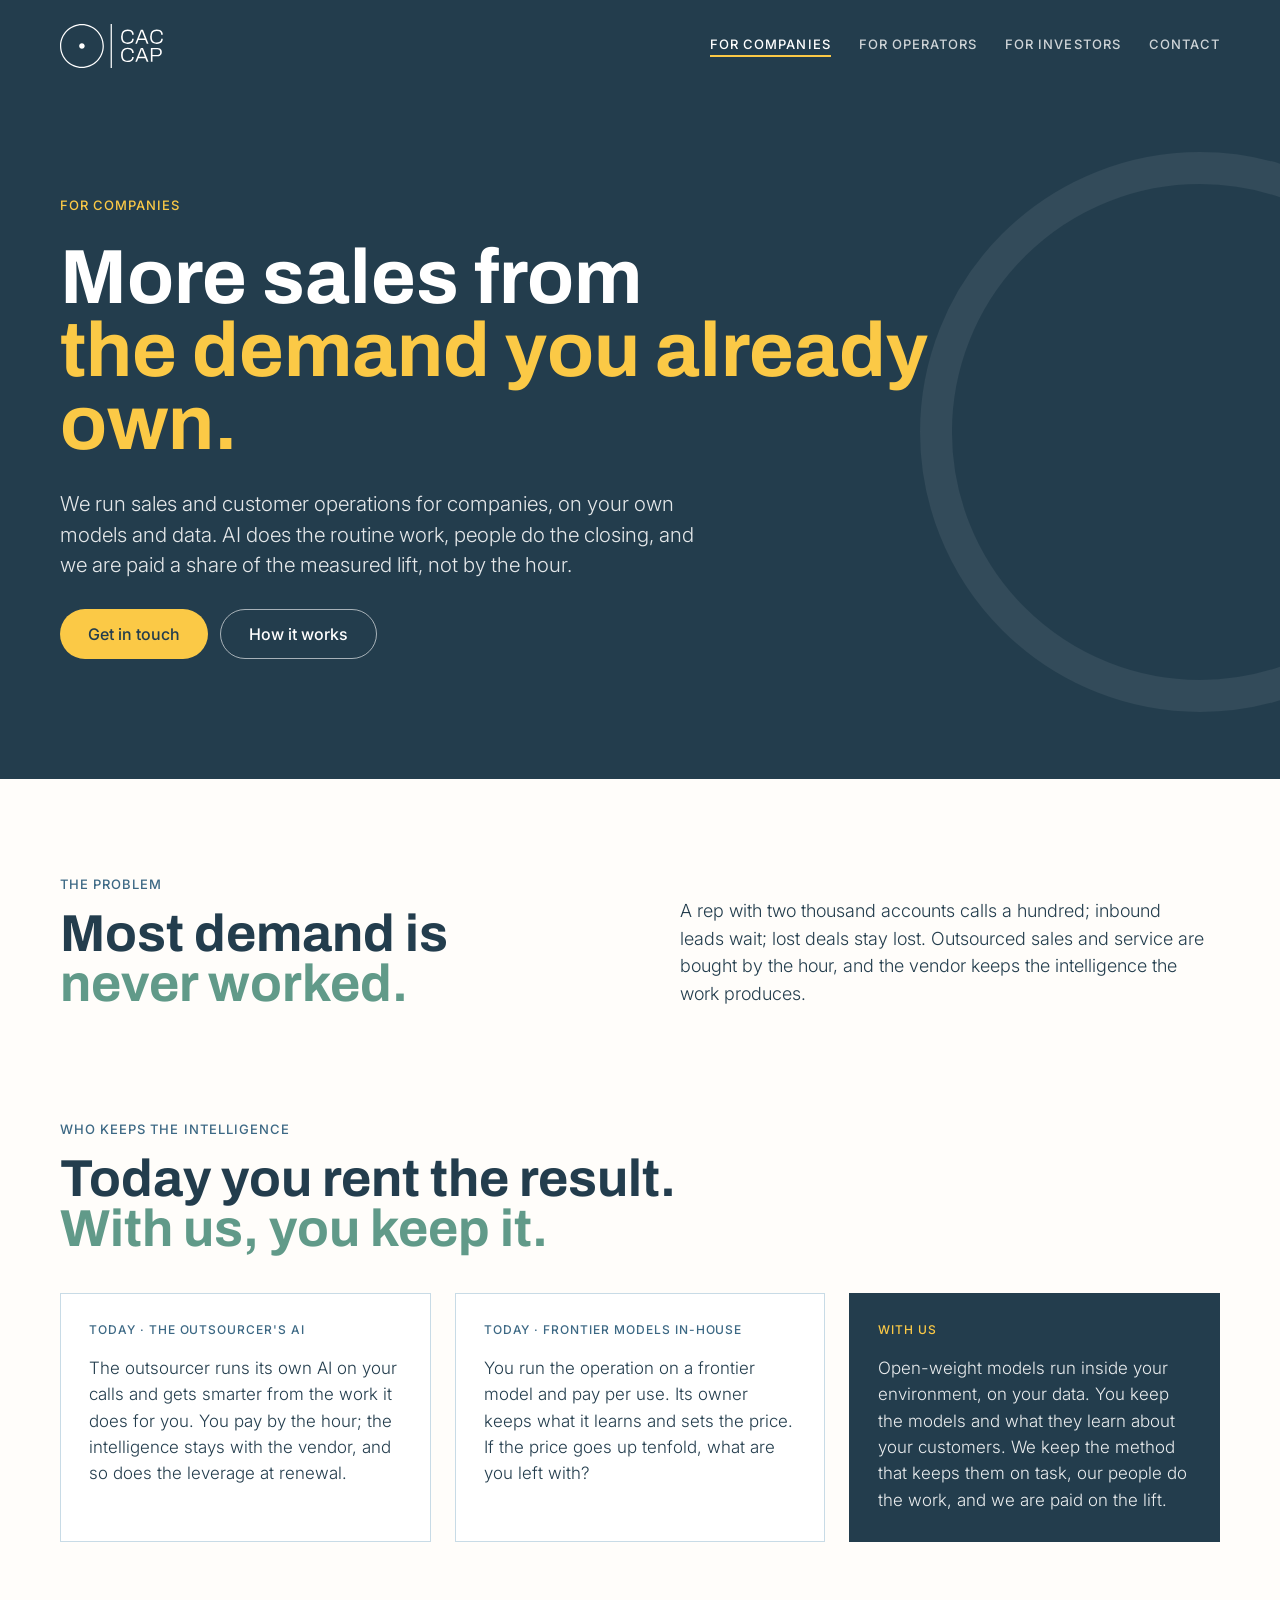
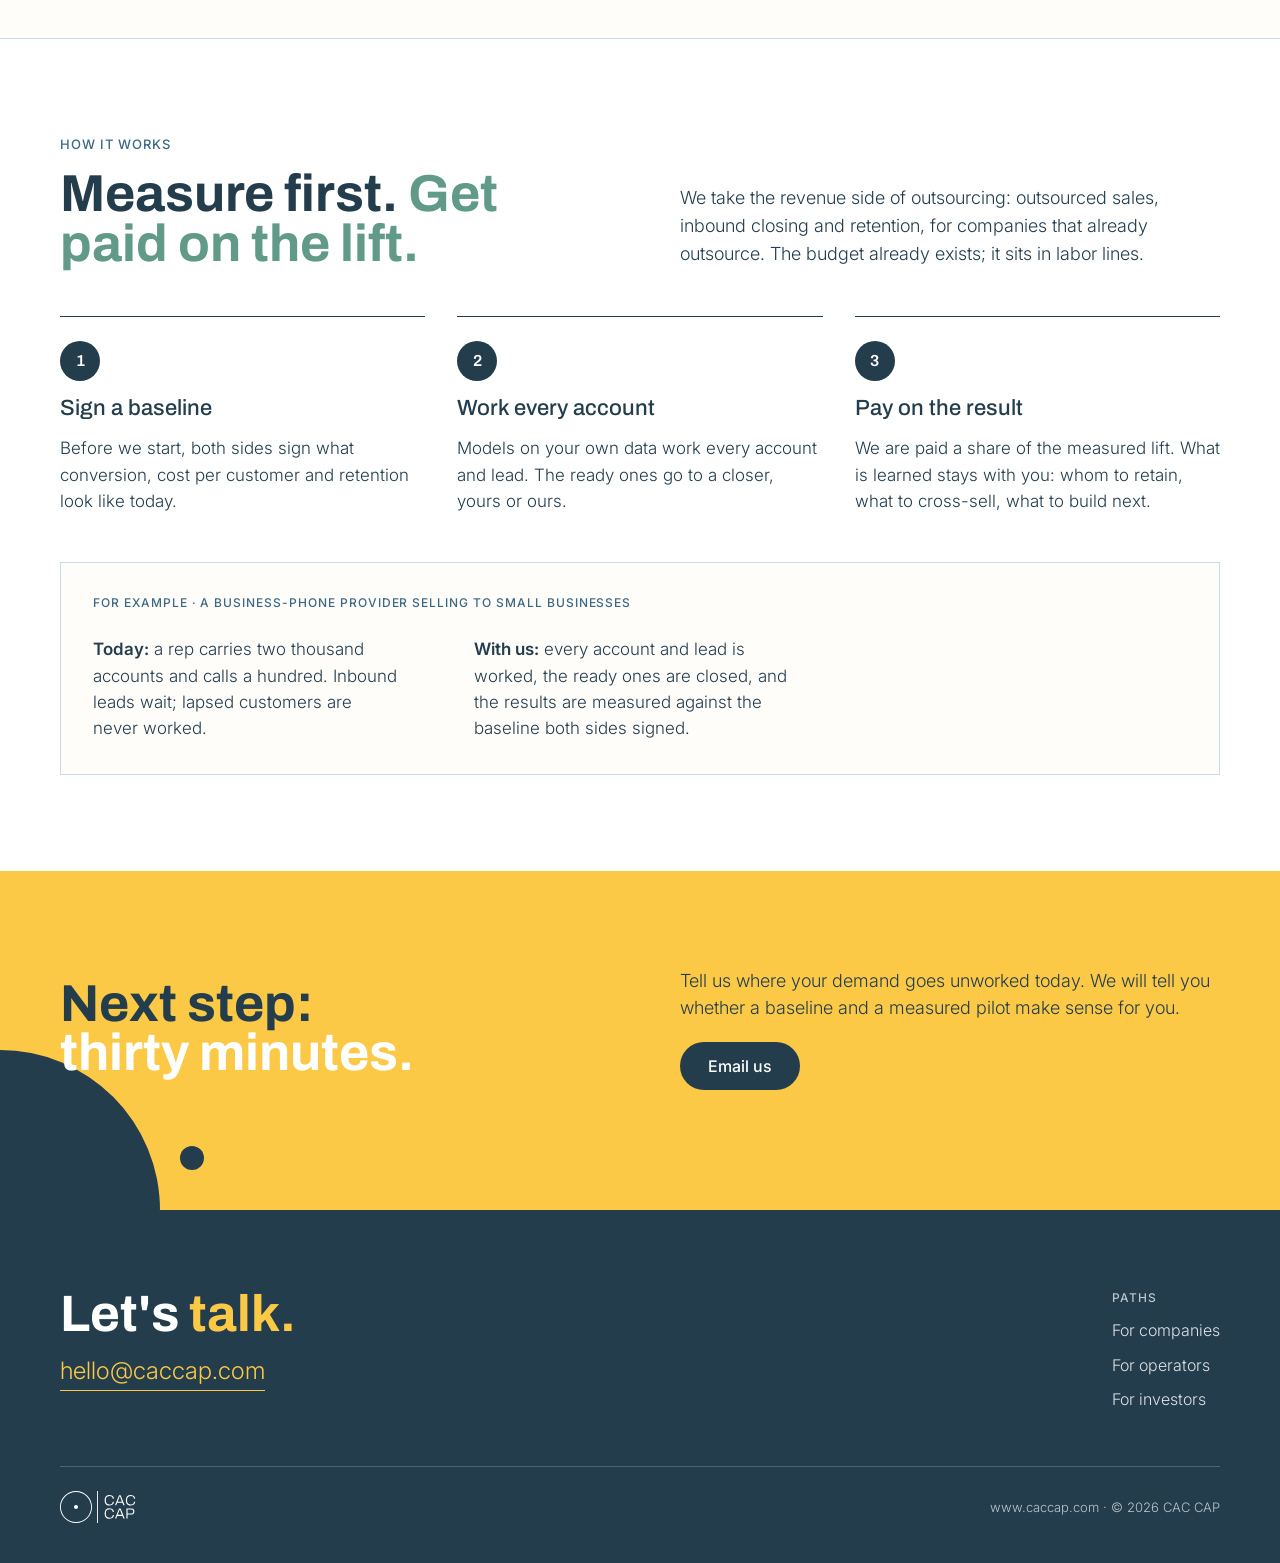
==== companies/index.html @ 66403e7e "Add companies and operators pages Co-Authored-By: Claude Opus 5.5 <noreply@anthropic.com> Claude-Ses" ====
<!doctype html>
<html lang="en">
<head>
<meta charset="utf-8">
<meta name="viewport" content="width=device-width, initial-scale=1">
<title>For companies · CAC CAP</title>
<meta name="description" content="More sales from the demand you already own. AI does the routine work, people do the closing, and we are paid a share of the measured lift.">
<meta property="og:type" content="website">
<meta property="og:site_name" content="CAC CAP">
<meta property="og:title" content="For companies · CAC CAP">
<meta property="og:description" content="More sales from the demand you already own. AI does the routine work, people do the closing, and we are paid a share of the measured lift.">
<link rel="icon" type="image/svg+xml" href="../assets/img/cac-cap-mark-deep-ocean.svg">
<link rel="preconnect" href="https://fonts.googleapis.com">
<link rel="preconnect" href="https://fonts.gstatic.com" crossorigin>
<link rel="stylesheet" href="https://fonts.googleapis.com/css2?family=Archivo:wght@500;600;700&amp;family=Inter:wght@300;500;600&amp;display=swap">
<link rel="stylesheet" href="../assets/css/tokens.css">
<link rel="stylesheet" href="../assets/css/site.css">
</head>
<body>
<a class="skip" href="#main">Skip to content</a>
<div style="font-family: var(--font-body); font-weight: 300; color: var(--czc-deep-ocean); background: var(--czc-paper);">

  <header style="background: var(--czc-deep-ocean);">
    <div style="max-width: 1200px; margin: 0 auto; padding: 24px clamp(20px, 5vw, 60px); display: flex; flex-wrap: wrap; align-items: center; justify-content: space-between; gap: 16px 32px;">
      <a href="../" aria-label="CAC CAP home" style="display: inline-flex; text-decoration: none;"><img src="../assets/img/cac-cap-lockup-white.svg" alt="CAC CAP" style="height: 44px; width: auto; display: block;"></a>
      <nav aria-label="Main" style="display: flex; flex-wrap: wrap; gap: 8px 28px; font: 500 13px/1.4 var(--font-body); letter-spacing: .08em; text-transform: uppercase;">
        <a href="../companies/" aria-current="page" class="nav" style="color: #ffffff; text-decoration: none; border-bottom: 2px solid var(--czc-yellow-sun); padding-bottom: 2px;">For companies</a>
        <a href="../operators/" class="nav" style="color: rgba(255,255,255,.78); text-decoration: none;">For operators</a>
        <a href="../investors/" class="nav" style="color: rgba(255,255,255,.78); text-decoration: none;">For investors</a>
        <a href="#contact" class="nav" style="color: rgba(255,255,255,.78); text-decoration: none;">Contact</a>
      </nav>
    </div>
  </header>

  <main id="main">

  <section style="position: relative; overflow: hidden; background: var(--czc-deep-ocean); color: #ffffff;">
    <div aria-hidden="true" style="position: absolute; right: -200px; top: 60px; width: 560px; height: 560px; border-radius: 50%; border: 32px solid rgba(255,255,255,.07); box-sizing: border-box;"></div>
    <div style="position: relative; max-width: 1200px; margin: 0 auto; padding: 104px clamp(20px, 5vw, 60px) 120px; display: flex; flex-direction: column; gap: 28px;">
      <div style="font: 500 13px/1.4 var(--font-body); letter-spacing: .08em; text-transform: uppercase; color: var(--czc-yellow-sun);">For companies</div>
      <h1 style="margin: 0; font: 700 clamp(44px, 6vw, 84px)/.95 var(--font-display); color: #ffffff; max-width: 920px;">More sales from<br><span style="color: var(--czc-yellow-sun);">the demand you already own.</span></h1>
      <p style="margin: 0; max-width: 640px; font: 300 clamp(18px, 1.6vw, 21px)/1.5 var(--font-body); color: rgba(255,255,255,.88);">We run sales and customer operations for companies, on your own models and data. AI does the routine work, people do the closing, and we are paid a share of the measured lift, not by the hour.</p>
      <div style="display: flex; flex-wrap: wrap; gap: 12px;">
        <a href="mailto:hello@caccap.com?subject=For%20companies" class="btn-accent" style="display: inline-flex; align-items: center; min-height: 48px; padding: 0 28px; border-radius: 999px; background: var(--czc-yellow-sun); color: var(--czc-deep-ocean); font: 500 16px/1 var(--font-body); text-decoration: none;">Get in touch</a>
        <a href="#how" class="btn-ghost" style="display: inline-flex; align-items: center; min-height: 48px; padding: 0 28px; border-radius: 999px; border: 1px solid rgba(255,255,255,.6); color: #ffffff; font: 500 16px/1 var(--font-body); text-decoration: none;">How it works</a>
      </div>
    </div>
  </section>

  <section style="background: var(--czc-paper);">
    <div style="max-width: 1200px; margin: 0 auto; padding: 96px clamp(20px, 5vw, 60px) 48px; display: grid; grid-template-columns: repeat(auto-fit, minmax(320px, 1fr)); gap: 32px 80px; align-items: end;">
      <div style="display: flex; flex-direction: column; gap: 16px;">
        <div style="font: 500 13px/1.4 var(--font-body); letter-spacing: .08em; text-transform: uppercase; color: var(--czc-deep-ocean-300);">The problem</div>
        <h2 style="margin: 0; font: 700 clamp(34px, 4.2vw, 52px)/.95 var(--font-display); color: var(--czc-deep-ocean);">Most demand is <span style="color: var(--czc-greenery);">never worked.</span></h2>
      </div>
      <p style="margin: 0; font: 300 18px/1.55 var(--font-body); color: var(--czc-deep-ocean);">A rep with two thousand accounts calls a hundred; inbound leads wait; lost deals stay lost. Outsourced sales and service are bought by the hour, and the vendor keeps the intelligence the work produces.</p>
    </div>
  </section>

  <section style="background: var(--czc-paper);">
    <div style="max-width: 1200px; margin: 0 auto; padding: 64px clamp(20px, 5vw, 60px) 96px; display: flex; flex-direction: column; gap: 40px;">
      <div style="display: flex; flex-direction: column; gap: 16px;">
        <div style="font: 500 13px/1.4 var(--font-body); letter-spacing: .08em; text-transform: uppercase; color: var(--czc-deep-ocean-300);">Who keeps the intelligence</div>
        <h2 style="margin: 0; font: 700 clamp(34px, 4.2vw, 52px)/.95 var(--font-display); color: var(--czc-deep-ocean);">Today you rent the result.<br><span style="color: var(--czc-greenery);">With us, you keep it.</span></h2>
      </div>
      <div style="display: grid; grid-template-columns: repeat(auto-fit, minmax(280px, 1fr)); gap: 24px;">
        <div style="display: flex; flex-direction: column; gap: 16px; padding: 28px; background: #ffffff; border: 1px solid var(--czc-deep-ocean-50);">
          <div style="font: 500 12px/1.4 var(--font-body); letter-spacing: .08em; text-transform: uppercase; color: var(--czc-deep-ocean-300);">Today · The outsourcer's AI</div>
          <p style="margin: 0; font: 300 17px/1.55 var(--font-body);">The outsourcer runs its own AI on your calls and gets smarter from the work it does for you. You pay by the hour; the intelligence stays with the vendor, and so does the leverage at renewal.</p>
        </div>
        <div style="display: flex; flex-direction: column; gap: 16px; padding: 28px; background: #ffffff; border: 1px solid var(--czc-deep-ocean-50);">
          <div style="font: 500 12px/1.4 var(--font-body); letter-spacing: .08em; text-transform: uppercase; color: var(--czc-deep-ocean-300);">Today · Frontier models in-house</div>
          <p style="margin: 0; font: 300 17px/1.55 var(--font-body);">You run the operation on a frontier model and pay per use. Its owner keeps what it learns and sets the price. If the price goes up tenfold, what are you left with?</p>
        </div>
        <div style="display: flex; flex-direction: column; gap: 16px; padding: 28px; background: var(--czc-deep-ocean); color: #ffffff; border: 1px solid var(--czc-deep-ocean);">
          <div style="font: 500 12px/1.4 var(--font-body); letter-spacing: .08em; text-transform: uppercase; color: var(--czc-yellow-sun);">With us</div>
          <p style="margin: 0; font: 300 17px/1.55 var(--font-body); color: rgba(255,255,255,.9);">Open-weight models run inside your environment, on your data. You keep the models and what they learn about your customers. We keep the method that keeps them on task, our people do the work, and we are paid on the lift.</p>
        </div>
      </div>
    </div>
  </section>

  <section id="how" style="background: #ffffff; border-top: 1px solid var(--czc-deep-ocean-50);">
    <div style="max-width: 1200px; margin: 0 auto; padding: 96px clamp(20px, 5vw, 60px); display: flex; flex-direction: column; gap: 48px;">
      <div style="display: grid; grid-template-columns: repeat(auto-fit, minmax(320px, 1fr)); gap: 24px 80px; align-items: end;">
        <div style="display: flex; flex-direction: column; gap: 16px;">
          <div style="font: 500 13px/1.4 var(--font-body); letter-spacing: .08em; text-transform: uppercase; color: var(--czc-deep-ocean-300);">How it works</div>
          <h2 style="margin: 0; font: 700 clamp(34px, 4.2vw, 52px)/.95 var(--font-display); color: var(--czc-deep-ocean);">Measure first. <span style="color: var(--czc-greenery);">Get paid on the lift.</span></h2>
        </div>
        <p style="margin: 0; font: 300 18px/1.55 var(--font-body);">We take the revenue side of outsourcing: outsourced sales, inbound closing and retention, for companies that already outsource. The budget already exists; it sits in labor lines.</p>
      </div>
      <div style="display: grid; grid-template-columns: repeat(auto-fit, minmax(260px, 1fr)); gap: 32px;">
        <div style="display: flex; flex-direction: column; gap: 14px; padding-top: 24px; border-top: 1px solid var(--czc-deep-ocean);">
          <span style="display: inline-flex; align-items: center; justify-content: center; width: 40px; height: 40px; border-radius: 50%; background: var(--czc-deep-ocean); color: #ffffff; font: 600 16px/1 var(--font-display);">1</span>
          <h3 style="margin: 0; font: 500 22px/1.2 var(--font-display);">Sign a baseline</h3>
          <p style="margin: 0; font: 300 17px/1.55 var(--font-body);">Before we start, both sides sign what conversion, cost per customer and retention look like today.</p>
        </div>
        <div style="display: flex; flex-direction: column; gap: 14px; padding-top: 24px; border-top: 1px solid var(--czc-deep-ocean);">
          <span style="display: inline-flex; align-items: center; justify-content: center; width: 40px; height: 40px; border-radius: 50%; background: var(--czc-deep-ocean); color: #ffffff; font: 600 16px/1 var(--font-display);">2</span>
          <h3 style="margin: 0; font: 500 22px/1.2 var(--font-display);">Work every account</h3>
          <p style="margin: 0; font: 300 17px/1.55 var(--font-body);">Models on your own data work every account and lead. The ready ones go to a closer, yours or ours.</p>
        </div>
        <div style="display: flex; flex-direction: column; gap: 14px; padding-top: 24px; border-top: 1px solid var(--czc-deep-ocean);">
          <span style="display: inline-flex; align-items: center; justify-content: center; width: 40px; height: 40px; border-radius: 50%; background: var(--czc-deep-ocean); color: #ffffff; font: 600 16px/1 var(--font-display);">3</span>
          <h3 style="margin: 0; font: 500 22px/1.2 var(--font-display);">Pay on the result</h3>
          <p style="margin: 0; font: 300 17px/1.55 var(--font-body);">We are paid a share of the measured lift. What is learned stays with you: whom to retain, what to cross-sell, what to build next.</p>
        </div>
      </div>
      <div style="display: grid; grid-template-columns: repeat(auto-fit, minmax(300px, 1fr)); gap: 24px 48px; padding: 32px; background: var(--czc-paper); border: 1px solid var(--czc-deep-ocean-50);">
        <div style="grid-column: 1 / -1; font: 500 12px/1.4 var(--font-body); letter-spacing: .08em; text-transform: uppercase; color: var(--czc-deep-ocean-300);">For example · A business-phone provider selling to small businesses</div>
        <p style="margin: 0; font: 300 17px/1.55 var(--font-body);"><b style="font-weight: 600;">Today:</b> a rep carries two thousand accounts and calls a hundred. Inbound leads wait; lapsed customers are never worked.</p>
        <p style="margin: 0; font: 300 17px/1.55 var(--font-body);"><b style="font-weight: 600;">With us:</b> every account and lead is worked, the ready ones are closed, and the results are measured against the baseline both sides signed.</p>
      </div>
    </div>
  </section>

  <section style="position: relative; overflow: hidden; background: var(--czc-yellow-sun); color: var(--czc-deep-ocean);">
    <div aria-hidden="true" style="position: absolute; left: -160px; bottom: -160px; width: 320px; height: 320px; border-radius: 50%; background: var(--czc-deep-ocean);"></div>
    <div aria-hidden="true" style="position: absolute; left: 180px; bottom: 40px; width: 24px; height: 24px; border-radius: 50%; background: var(--czc-deep-ocean);"></div>
    <div style="position: relative; max-width: 1200px; margin: 0 auto; padding: 96px clamp(20px, 5vw, 60px) 120px; display: grid; grid-template-columns: repeat(auto-fit, minmax(320px, 1fr)); gap: 32px 80px; align-items: center;">
      <h2 style="margin: 0; font: 700 clamp(34px, 4.2vw, 52px)/.95 var(--font-display); color: var(--czc-deep-ocean);">Next step: <span style="color: #ffffff;">thirty minutes.</span></h2>
      <div style="display: flex; flex-direction: column; gap: 20px; align-items: flex-start;">
        <p style="margin: 0; font: 300 18px/1.55 var(--font-body);">Tell us where your demand goes unworked today. We will tell you whether a baseline and a measured pilot make sense for you.</p>
        <a href="mailto:hello@caccap.com?subject=For%20companies" class="btn-dark" style="display: inline-flex; align-items: center; min-height: 48px; padding: 0 28px; border-radius: 999px; background: var(--czc-deep-ocean); color: #ffffff; font: 500 16px/1 var(--font-body); text-decoration: none;">Email us</a>
      </div>
    </div>
  </section>

  </main>

  <footer id="contact" class="foot" style="background: var(--czc-deep-ocean); color: #ffffff;">
    <div style="max-width: 1200px; margin: 0 auto; padding: 80px clamp(20px, 5vw, 60px) 40px; display: flex; flex-direction: column; gap: 56px;">
      <div style="display: flex; flex-wrap: wrap; justify-content: space-between; gap: 40px;">
        <div style="display: flex; flex-direction: column; gap: 16px; max-width: 420px;">
          <h2 style="margin: 0; font: 700 clamp(36px, 4vw, 52px)/.95 var(--font-display); color: #ffffff;">Let's <span style="color: var(--czc-yellow-sun);">talk.</span></h2>
          <a href="mailto:hello@caccap.com" style="font: 300 24px/1.3 var(--font-body); color: var(--czc-yellow-sun); text-decoration: none; border-bottom: 1px solid var(--czc-yellow-sun); align-self: flex-start; padding-bottom: 4px;">hello@caccap.com</a>
        </div>
        <nav aria-label="Paths" style="display: flex; flex-direction: column; gap: 12px; font: 300 16px/1.4 var(--font-body);">
          <div style="font: 500 12px/1.4 var(--font-body); letter-spacing: .08em; text-transform: uppercase; color: rgba(255,255,255,.7);">Paths</div>
          <a href="../companies/" style="color: rgba(255,255,255,.85); text-decoration: none;">For companies</a>
          <a href="../operators/" style="color: rgba(255,255,255,.85); text-decoration: none;">For operators</a>
          <a href="../investors/" style="color: rgba(255,255,255,.85); text-decoration: none;">For investors</a>
        </nav>
      </div>
      <div style="display: flex; flex-wrap: wrap; align-items: center; justify-content: space-between; gap: 16px; padding-top: 24px; border-top: 1px solid rgba(255,255,255,.2);">
        <img src="../assets/img/cac-cap-lockup-white.svg" alt="CAC CAP" style="height: 32px; width: auto; display: block;">
        <div style="font: 300 13px/1.4 var(--font-body); color: rgba(255,255,255,.7);">www.caccap.com · © 2026 CAC CAP</div>
      </div>
    </div>
  </footer>

</div>
</body>
</html>
---- assets/css/tokens.css ----
/* CAC CAP tokens, copied from the CACCAP Design System (version 1792423072). Fonts load from Google Fonts. */

/* CAC CAP — colour tokens.
   Five brand primaries from the brand guidelines (Jun 2023).
   Tint/shade steps mirror the PowerPoint theme ramp (lumMod/lumOff 20/40/60/80 lighter, 75/50 darker). */
:root{
  /* Deep Ocean — primary ink, headlines, body text, dark grounds */
  --czc-deep-ocean-50:#c8dbe6;--czc-deep-ocean-100:#92b7cd;--czc-deep-ocean-200:#5b92b4;--czc-deep-ocean-300:#3c6884;
  --czc-deep-ocean:#233d4d;--czc-deep-ocean-700:#1a2e3a;--czc-deep-ocean-900:#121e27;
  /* Yellow Sun — section grounds, highlight fills, the background wash */
  --czc-yellow-sun-50:#fef4da;--czc-yellow-sun-100:#fde9b5;--czc-yellow-sun-200:#fddf90;--czc-yellow-sun-300:#fcd46b;
  --czc-yellow-sun:#fbc946;--czc-yellow-sun-700:#ecac05;--czc-yellow-sun-900:#9d7303;
  /* Greenery */
  --czc-greenery-50:#dfebe7;--czc-greenery-100:#bfd7d0;--czc-greenery-200:#a0c3b8;--czc-greenery-300:#80afa1;
  --czc-greenery:#619a89;--czc-greenery-700:#497367;--czc-greenery-900:#314d45;
  /* Light Green */
  --czc-light-green-50:#ecf2e6;--czc-light-green-100:#d9e6cc;--czc-light-green-200:#c6d9b3;--czc-light-green-300:#b3cd99;
  --czc-light-green:#a0c080;--czc-light-green-700:#78a050;--czc-light-green-900:#506b35;
  /* Hot Sun */
  --czc-hot-sun-50:#ffe5d5;--czc-hot-sun-100:#feccab;--czc-hot-sun-200:#feb281;--czc-hot-sun-300:#fd9957;
  --czc-hot-sun:#fd7f2d;--czc-hot-sun-700:#dd5902;--czc-hot-sun-900:#943b01;
  /* Neutrals (PowerPoint theme dk1/lt1/dk2/lt2) */
  --czc-white:#ffffff;--czc-off-white:#fafafa;--czc-charcoal:#333333;--czc-black:#000000;
  /* "Light shade of yellow with 85% transparency" — the template's default slide background, flattened over white */
  --czc-paper:#fffdfa;

  /* ---- Semantic aliases ---- */
  --bg-page:var(--czc-paper);
  --bg-surface:var(--czc-white);
  --bg-subtle:var(--czc-yellow-sun-50);
  --bg-accent:var(--czc-yellow-sun);
  --bg-inverse:var(--czc-deep-ocean);
  --fg-1:var(--czc-deep-ocean);
  --fg-2:var(--czc-deep-ocean-300);
  --fg-3:var(--czc-deep-ocean-200);
  --fg-strong:var(--czc-deep-ocean-900);
  --fg-on-inverse:var(--czc-white);
  --fg-on-accent:var(--czc-deep-ocean);
  --fg-highlight:var(--czc-yellow-sun);
  --border-1:var(--czc-deep-ocean);
  --border-2:var(--czc-deep-ocean-50);
  --border-on-inverse:rgba(255,255,255,.35);
  --focus-ring:var(--czc-yellow-sun);
  --action-primary:var(--czc-deep-ocean);
  --action-primary-hover:var(--czc-deep-ocean-700);
  --action-primary-press:var(--czc-deep-ocean-900);
  --action-accent:var(--czc-yellow-sun);
  --action-accent-hover:var(--czc-yellow-sun-300);
  /* Status mapping approved: Greenery = positive, Yellow Sun = warning, Hot Sun = alert */
  --status-positive:var(--czc-greenery);
  --status-positive-bg:var(--czc-greenery-50);
  --status-warning:var(--czc-yellow-sun-900);
  --status-warning-bg:var(--czc-yellow-sun-50);
  --status-alert:var(--czc-hot-sun-700);
  --status-alert-bg:var(--czc-hot-sun-50);
  --status-info:var(--czc-deep-ocean);
  --status-info-bg:var(--czc-deep-ocean-50);
  /* Chart series order — from the template doughnut chart */
  --chart-1:var(--czc-deep-ocean);--chart-2:var(--czc-yellow-sun);--chart-3:var(--czc-greenery);--chart-4:var(--czc-light-green);--chart-5:var(--czc-hot-sun);
}

/* CAC CAP — typography. Archivo (headlines, Bold) + Inter (body, Light). */
:root{
  --font-display:"Archivo","Helvetica Neue",Arial,sans-serif;
  --font-body:"Inter","Helvetica Neue",Arial,sans-serif;
  --font-mono:ui-monospace,"SF Mono",Menlo,Consolas,monospace;

  --weight-light:300;--weight-regular:400;--weight-medium:500;--weight-semibold:600;--weight-bold:700;--weight-extrabold:800;

  /* Screen scale (px) */
  --text-display:56px;--text-h1:44px;--text-h2:36px;--text-h3:28px;--text-h4:22px;--text-sub:18px;
  --text-body-lg:18px;--text-body:16px;--text-body-sm:14px;--text-caption:12px;--text-micro:11px;

  /* Slide scale @1920×1080 (template is 960×540pt → ×2) */
  --slide-title:72px;     /* Archivo Bold 36pt */
  --slide-sub:36px;       /* Archivo Medium 18pt */
  --slide-lead:40px;      /* subtitle 20pt */
  --slide-body:24px;      /* Inter Light 12pt */
  --slide-caption-l:28px; /* Inter Medium 14pt side caption */
  --slide-footer:20px;    /* Inter Light 10pt url */

  --leading-tight:.9;     /* titles: 90% line spacing */
  --leading-snug:1.15;
  --leading-body:1.5;
  --tracking-caps:.08em;

  /* Semantic roles */
  --type-headline:var(--weight-bold) var(--text-h1)/var(--leading-tight) var(--font-display);
  --type-subhead:var(--weight-medium) var(--text-sub)/var(--leading-snug) var(--font-display);
  --type-body:var(--weight-light) var(--text-body)/var(--leading-body) var(--font-body);
  --type-label:var(--weight-medium) var(--text-caption)/1.2 var(--font-body);
}

/* CAC CAP — spacing, radii, lines, elevation, motion. */
:root{
  --space-0:0;--space-1:4px;--space-2:8px;--space-3:12px;--space-4:16px;--space-5:20px;--space-6:24px;--space-8:32px;--space-10:40px;--space-12:48px;--space-16:64px;--space-20:80px;--space-24:96px;
  /* Slide margins: template keeps ~30pt (60px @1920) from every edge */
  --slide-margin:60px;--slide-gutter:80px;
  --container-max:1200px;

  /* Radii — the brand is circles + square rectangles; nothing in between */
  --radius-none:0;--radius-sm:2px;--radius-pill:999px;--radius-circle:50%;

  /* Lines — template connectors are 0.75pt Deep Ocean hairlines */
  --line-hair:1px;--line-strong:2px;--line-ring:3px;

  /* Elevation — template uses one soft, large-blur shadow (17pt blur, 15% alpha) */
  --shadow-none:none;
  --shadow-soft:0 2px 34px rgba(18,30,39,.15);
  --shadow-lift:0 3px 34px rgba(0,0,0,.15);
  --shadow-focus:0 0 0 3px var(--czc-yellow-sun);

  /* Motion — calm, no bounce */
  --ease-standard:cubic-bezier(.2,0,0,1); /* @kind other */
  --ease-exit:cubic-bezier(.4,0,1,1); /* @kind other */
  --dur-fast:120ms; /* @kind other */
  --dur-base:200ms; /* @kind other */
  --dur-slow:400ms; /* @kind other */
}

/* CAC CAP — minimal element defaults. */
html{color:var(--fg-1);background:var(--bg-page);font-family:var(--font-body);font-weight:var(--weight-light);-webkit-font-smoothing:antialiased}
h1,h2,h3,h4{font-family:var(--font-display);font-weight:var(--weight-bold);line-height:var(--leading-tight);color:var(--fg-1);text-wrap:balance}
p{text-wrap:pretty}
a{color:var(--czc-deep-ocean);text-decoration:underline;text-decoration-thickness:1px;text-underline-offset:3px}
a:hover{color:var(--czc-greenery-700)}
::selection{background:var(--czc-yellow-sun);color:var(--czc-deep-ocean)}
---- assets/css/site.css ----
/* CAC CAP site: page basics and interaction states. Layout lives inline in each page. */
body{margin:0}
@media (prefers-reduced-motion:no-preference){html{scroll-behavior:smooth}}
a:focus-visible{outline:3px solid #fbc946;outline-offset:3px}
.skip{position:absolute;left:-9999px;top:16px;z-index:10;padding:12px 20px;border-radius:999px;background:#fbc946;color:#233d4d;font:500 15px/1 Inter,sans-serif;text-decoration:none}
.skip:focus{left:16px}
.nav:hover{color:#ffffff !important}
.btn-accent,.btn-ghost,.btn-dark{transition:background-color .2s cubic-bezier(.2,0,0,1),transform .12s cubic-bezier(.2,0,0,1)}
.btn-accent:hover{background:#fcd46b !important}
.btn-ghost:hover{background:rgba(255,255,255,.08) !important}
.btn-dark:hover{background:#1a2e3a !important}
.btn-accent:active,.btn-ghost:active,.btn-dark:active{transform:scale(.98)}
.path{transition:box-shadow .2s cubic-bezier(.2,0,0,1)}
.path:hover{box-shadow:0 2px 34px rgba(18,30,39,.15)}
.foot a:hover{color:#ffffff !important}
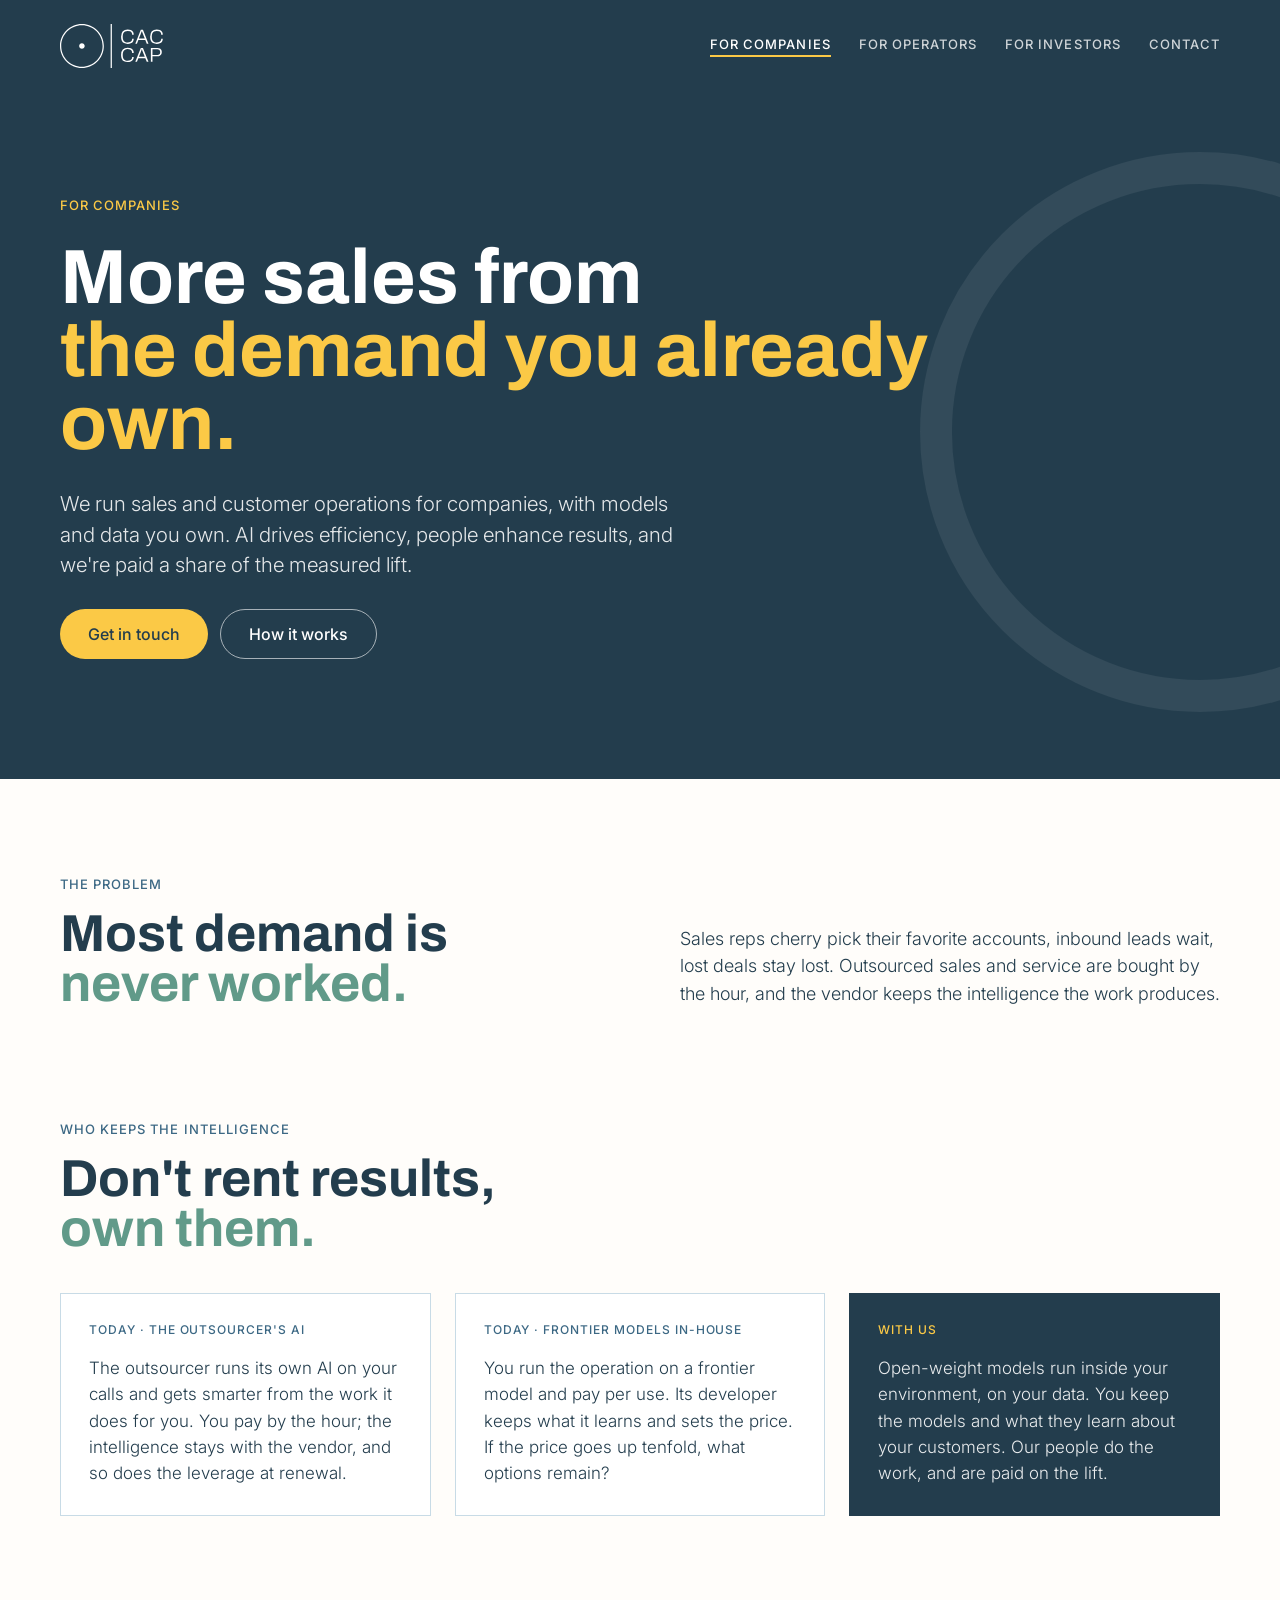
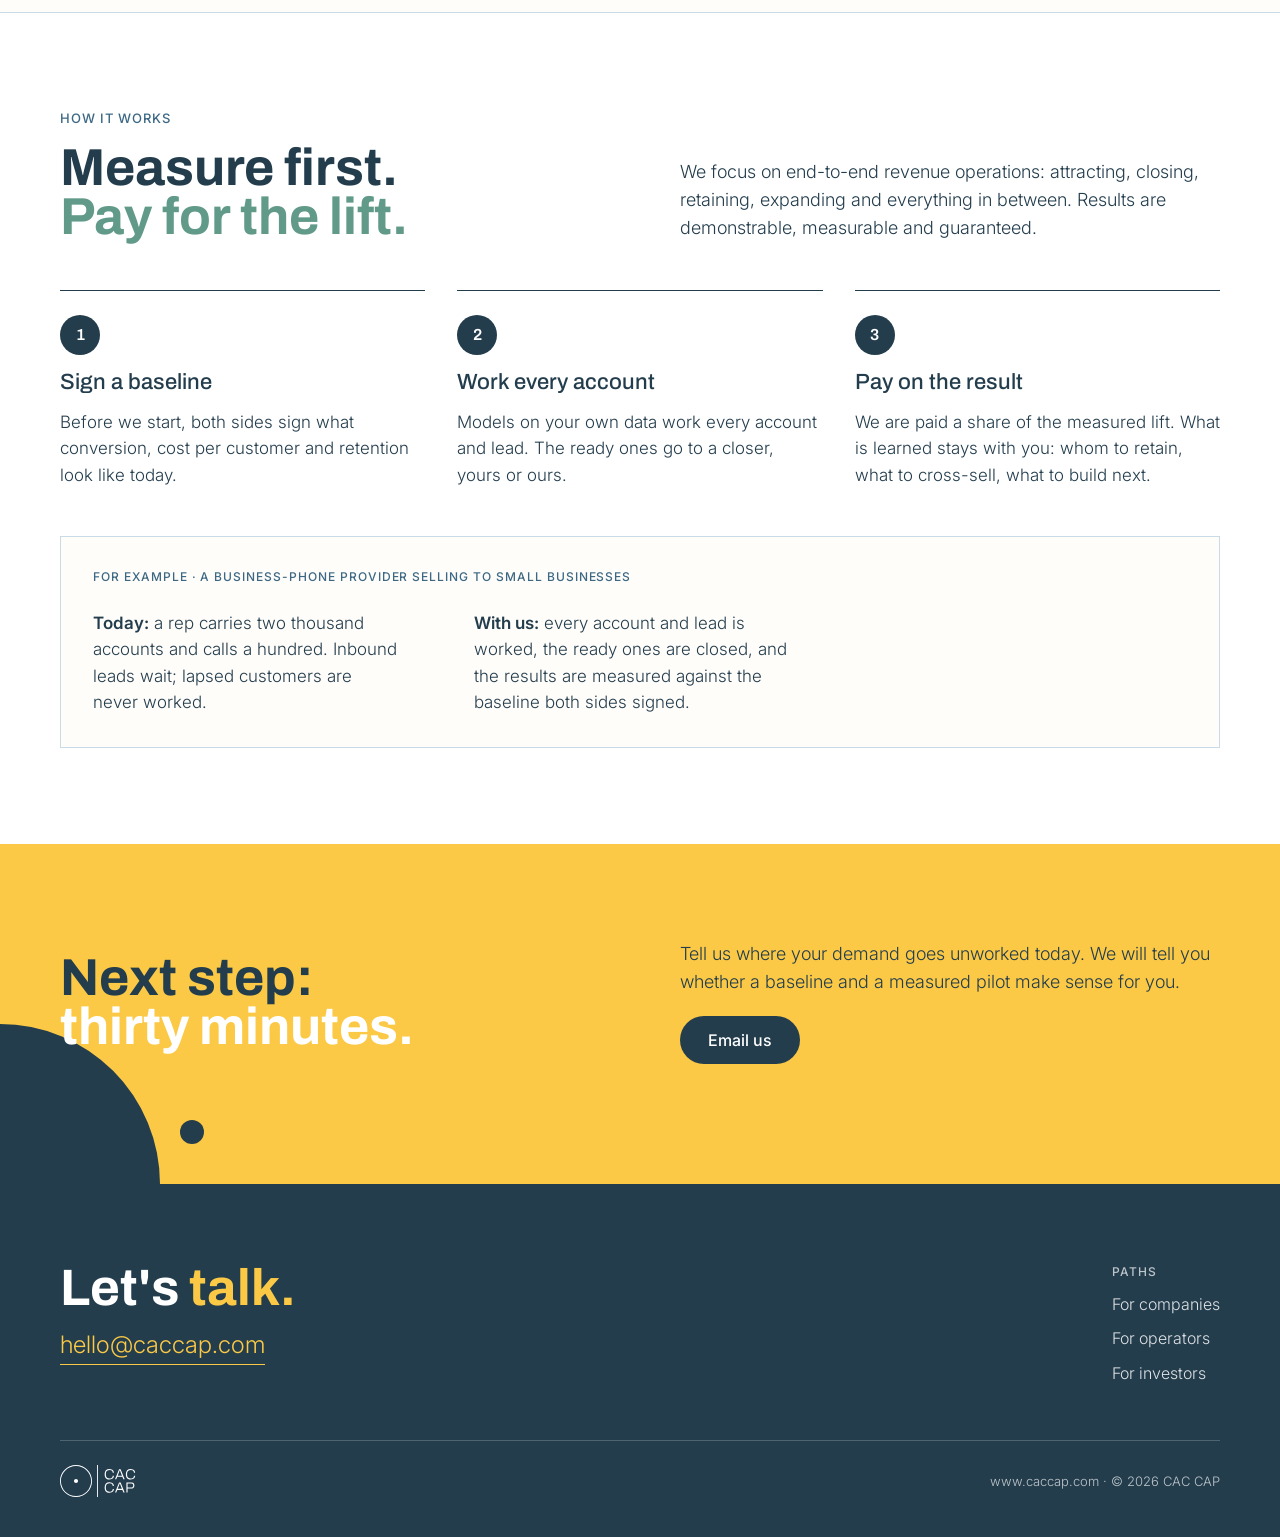
==== commit 77aca2f1: "Copy edit: splash and companies pages Co-Authored-By: Claude Opus 5.5 <noreply@anthropic.com> Claude" ====
--- a/companies/index.html
+++ b/companies/index.html
@@ -39,7 +39,7 @@
     <div style="position: relative; max-width: 1200px; margin: 0 auto; padding: 104px clamp(20px, 5vw, 60px) 120px; display: flex; flex-direction: column; gap: 28px;">
       <div style="font: 500 13px/1.4 var(--font-body); letter-spacing: .08em; text-transform: uppercase; color: var(--czc-yellow-sun);">For companies</div>
       <h1 style="margin: 0; font: 700 clamp(44px, 6vw, 84px)/.95 var(--font-display); color: #ffffff; max-width: 920px;">More sales from<br><span style="color: var(--czc-yellow-sun);">the demand you already own.</span></h1>
-      <p style="margin: 0; max-width: 640px; font: 300 clamp(18px, 1.6vw, 21px)/1.5 var(--font-body); color: rgba(255,255,255,.88);">We run sales and customer operations for companies, on your own models and data. AI does the routine work, people do the closing, and we are paid a share of the measured lift, not by the hour.</p>
+      <p style="margin: 0; max-width: 640px; font: 300 clamp(18px, 1.6vw, 21px)/1.5 var(--font-body); color: rgba(255,255,255,.88);">We run sales and customer operations for companies, with models and data you own. AI drives efficiency, people enhance results, and we're paid a share of the measured lift.</p>
       <div style="display: flex; flex-wrap: wrap; gap: 12px;">
         <a href="mailto:hello@caccap.com?subject=For%20companies" class="btn-accent" style="display: inline-flex; align-items: center; min-height: 48px; padding: 0 28px; border-radius: 999px; background: var(--czc-yellow-sun); color: var(--czc-deep-ocean); font: 500 16px/1 var(--font-body); text-decoration: none;">Get in touch</a>
         <a href="#how" class="btn-ghost" style="display: inline-flex; align-items: center; min-height: 48px; padding: 0 28px; border-radius: 999px; border: 1px solid rgba(255,255,255,.6); color: #ffffff; font: 500 16px/1 var(--font-body); text-decoration: none;">How it works</a>
@@ -53,7 +53,7 @@
         <div style="font: 500 13px/1.4 var(--font-body); letter-spacing: .08em; text-transform: uppercase; color: var(--czc-deep-ocean-300);">The problem</div>
         <h2 style="margin: 0; font: 700 clamp(34px, 4.2vw, 52px)/.95 var(--font-display); color: var(--czc-deep-ocean);">Most demand is <span style="color: var(--czc-greenery);">never worked.</span></h2>
       </div>
-      <p style="margin: 0; font: 300 18px/1.55 var(--font-body); color: var(--czc-deep-ocean);">A rep with two thousand accounts calls a hundred; inbound leads wait; lost deals stay lost. Outsourced sales and service are bought by the hour, and the vendor keeps the intelligence the work produces.</p>
+      <p style="margin: 0; font: 300 18px/1.55 var(--font-body); color: var(--czc-deep-ocean);">Sales reps cherry pick their favorite accounts, inbound leads wait, lost deals stay lost. Outsourced sales and service are bought by the hour, and the vendor keeps the intelligence the work produces.</p>
     </div>
   </section>
 
@@ -61,7 +61,7 @@
     <div style="max-width: 1200px; margin: 0 auto; padding: 64px clamp(20px, 5vw, 60px) 96px; display: flex; flex-direction: column; gap: 40px;">
       <div style="display: flex; flex-direction: column; gap: 16px;">
         <div style="font: 500 13px/1.4 var(--font-body); letter-spacing: .08em; text-transform: uppercase; color: var(--czc-deep-ocean-300);">Who keeps the intelligence</div>
-        <h2 style="margin: 0; font: 700 clamp(34px, 4.2vw, 52px)/.95 var(--font-display); color: var(--czc-deep-ocean);">Today you rent the result.<br><span style="color: var(--czc-greenery);">With us, you keep it.</span></h2>
+        <h2 style="margin: 0; font: 700 clamp(34px, 4.2vw, 52px)/.95 var(--font-display); color: var(--czc-deep-ocean);">Don't rent results,<br><span style="color: var(--czc-greenery)">own them.</span></h2>
       </div>
       <div style="display: grid; grid-template-columns: repeat(auto-fit, minmax(280px, 1fr)); gap: 24px;">
         <div style="display: flex; flex-direction: column; gap: 16px; padding: 28px; background: #ffffff; border: 1px solid var(--czc-deep-ocean-50);">
@@ -70,11 +70,11 @@
         </div>
         <div style="display: flex; flex-direction: column; gap: 16px; padding: 28px; background: #ffffff; border: 1px solid var(--czc-deep-ocean-50);">
           <div style="font: 500 12px/1.4 var(--font-body); letter-spacing: .08em; text-transform: uppercase; color: var(--czc-deep-ocean-300);">Today · Frontier models in-house</div>
-          <p style="margin: 0; font: 300 17px/1.55 var(--font-body);">You run the operation on a frontier model and pay per use. Its owner keeps what it learns and sets the price. If the price goes up tenfold, what are you left with?</p>
+          <p style="margin: 0; font: 300 17px/1.55 var(--font-body);">You run the operation on a frontier model and pay per use. Its developer keeps what it learns and sets the price. If the price goes up tenfold, what options remain?</p>
         </div>
         <div style="display: flex; flex-direction: column; gap: 16px; padding: 28px; background: var(--czc-deep-ocean); color: #ffffff; border: 1px solid var(--czc-deep-ocean);">
           <div style="font: 500 12px/1.4 var(--font-body); letter-spacing: .08em; text-transform: uppercase; color: var(--czc-yellow-sun);">With us</div>
-          <p style="margin: 0; font: 300 17px/1.55 var(--font-body); color: rgba(255,255,255,.9);">Open-weight models run inside your environment, on your data. You keep the models and what they learn about your customers. We keep the method that keeps them on task, our people do the work, and we are paid on the lift.</p>
+          <p style="margin: 0; font: 300 17px/1.55 var(--font-body); color: rgba(255,255,255,.9);">Open-weight models run inside your environment, on your data. You keep the models and what they learn about your customers. Our people do the work, and are paid on the lift.</p>
         </div>
       </div>
     </div>
@@ -85,9 +85,9 @@
       <div style="display: grid; grid-template-columns: repeat(auto-fit, minmax(320px, 1fr)); gap: 24px 80px; align-items: end;">
         <div style="display: flex; flex-direction: column; gap: 16px;">
           <div style="font: 500 13px/1.4 var(--font-body); letter-spacing: .08em; text-transform: uppercase; color: var(--czc-deep-ocean-300);">How it works</div>
-          <h2 style="margin: 0; font: 700 clamp(34px, 4.2vw, 52px)/.95 var(--font-display); color: var(--czc-deep-ocean);">Measure first. <span style="color: var(--czc-greenery);">Get paid on the lift.</span></h2>
+          <h2 style="margin: 0; font: 700 clamp(34px, 4.2vw, 52px)/.95 var(--font-display); color: var(--czc-deep-ocean);">Measure first.<br><span style="color: var(--czc-greenery)">Pay for the lift.</span></h2>
         </div>
-        <p style="margin: 0; font: 300 18px/1.55 var(--font-body);">We take the revenue side of outsourcing: outsourced sales, inbound closing and retention, for companies that already outsource. The budget already exists; it sits in labor lines.</p>
+        <p style="margin: 0; font: 300 18px/1.55 var(--font-body);">We focus on end-to-end revenue operations: attracting, closing, retaining, expanding and everything in between. Results are demonstrable, measurable and guaranteed.</p>
       </div>
       <div style="display: grid; grid-template-columns: repeat(auto-fit, minmax(260px, 1fr)); gap: 32px;">
         <div style="display: flex; flex-direction: column; gap: 14px; padding-top: 24px; border-top: 1px solid var(--czc-deep-ocean);">
